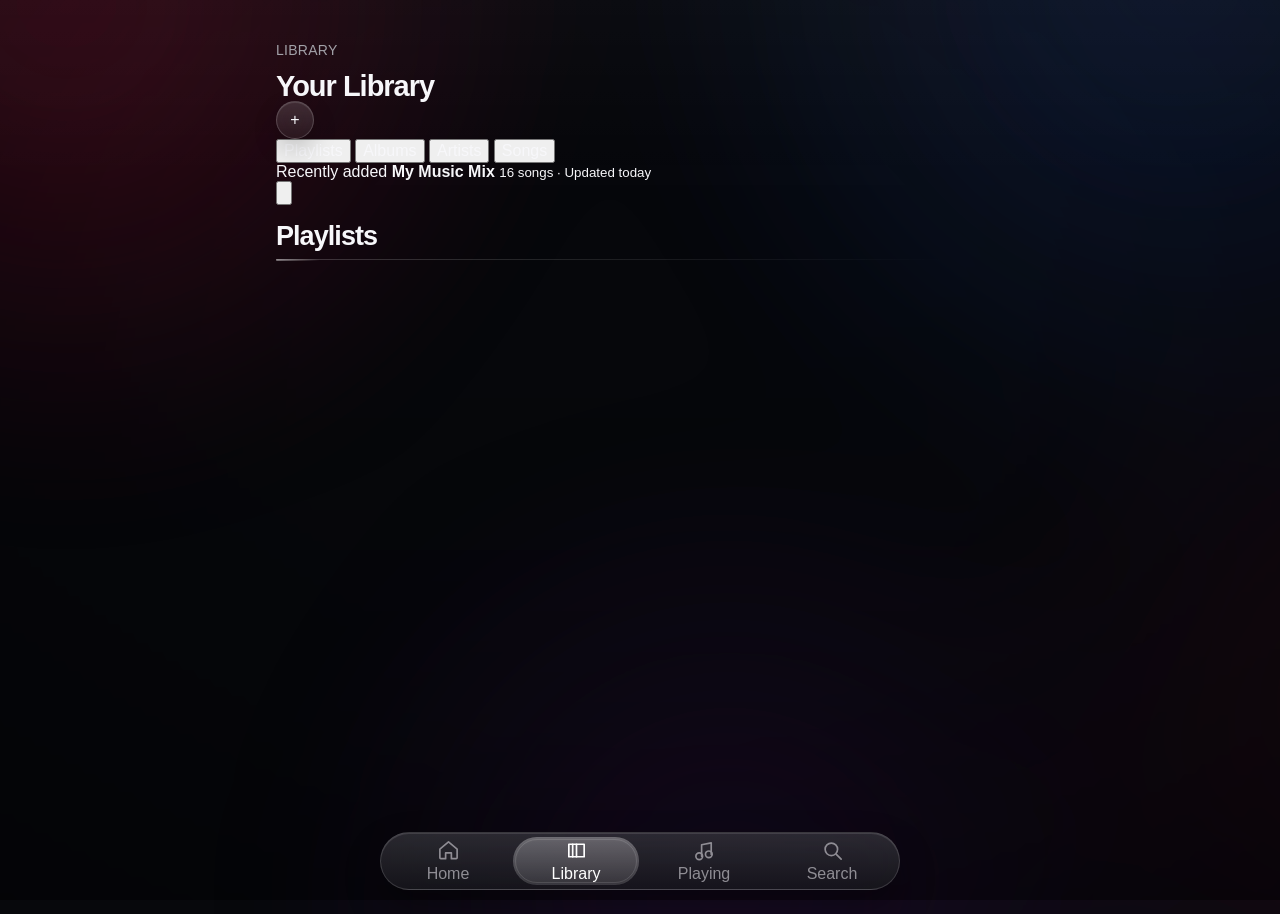
==== library.html @ 9cfe9d7a "Add Apple Music inspired Library page" ====
<!DOCTYPE html>
<html lang="en">
<head>
  <meta charset="UTF-8">
  <meta name="viewport" content="width=device-width, initial-scale=1.0">
  <meta name="theme-color" content="#08090d">
  <title>Library — Mobile Music</title>
  <link rel="stylesheet" href="style.css">
</head>
<body data-page="library">
  <main class="app">
    <section class="page page-library active">
      <div class="library-header">
        <div>
          <div class="page-title">LIBRARY</div>
          <h1>Your Library</h1>
        </div>
        <button class="round-btn library-add" aria-label="Add"><span>+</span></button>
      </div>

      <div class="library-filters" role="tablist" aria-label="Library sections">
        <button class="library-filter active" data-filter="playlists">Playlists</button>
        <button class="library-filter" data-filter="albums">Albums</button>
        <button class="library-filter" data-filter="artists">Artists</button>
        <button class="library-filter" data-filter="songs">Songs</button>
      </div>

      <div class="library-feature glass-card">
        <div class="library-feature-art c4"></div>
        <div class="library-feature-copy">
          <span>Recently added</span>
          <strong>My Music Mix</strong>
          <small>16 songs · Updated today</small>
        </div>
        <button class="library-play" id="libraryPlay" aria-label="Play library">
          <svg viewBox="0 0 24 24"><path d="m9 6 9 6-9 6z"/></svg>
        </button>
      </div>

      <div class="section-heading library-section-title">
        <h2 id="libraryTitle">Playlists</h2>
      </div>
      <div class="library-grid" id="libraryGrid"></div>
    </section>
  </main>

  <nav class="mobile-bottom fixed-bottom" aria-label="Main navigation">
    <a href="index.html" data-page-link="home" aria-label="Home">
      <svg viewBox="0 0 24 24"><path d="M3 10.5 12 3l9 7.5v9a1 1 0 0 1-1 1h-5v-6H9v6H4a1 1 0 0 1-1-1z"/></svg>
      <span>Home</span>
    </a>
    <a href="library.html" data-page-link="library" aria-label="Library">
      <svg viewBox="0 0 24 24"><path d="M4 5.5h16v13H4z"/><path d="M8 5.5v13M12 5.5v13"/></svg>
      <span>Library</span>
    </a>
    <a href="player.html" data-page-link="playing" aria-label="Now Playing">
      <svg viewBox="0 0 24 24"><path d="M9 18V6l10-2v12"/><circle cx="6.5" cy="18" r="3.5"/><circle cx="16.5" cy="16" r="3.5"/></svg>
      <span>Playing</span>
    </a>
    <a href="search.html" data-page-link="search" aria-label="Search">
      <svg viewBox="0 0 24 24"><circle cx="10.8" cy="10.8" r="6.5"/><path d="m16 16 5 5"/></svg>
      <span>Search</span>
    </a>
  </nav>

  <script src="app.js"></script>
</body>
</html>
---- style.css ----
*{box-sizing:border-box}
:root{--text:#f7f7fa;--muted:#a8a8b0;--glass:rgba(255,255,255,.085);--line:rgba(255,255,255,.16)}
html,body{margin:0;min-height:100%;background:#07080c;color:var(--text);font-family:-apple-system,BlinkMacSystemFont,"SF Pro Display","SF Pro Text",Inter,Arial,sans-serif}
body{min-height:100dvh;overflow-x:hidden;position:relative;isolation:isolate}
body:before{content:"";position:fixed;inset:-20%;z-index:-3;pointer-events:none;filter:blur(78px) saturate(130%);opacity:.88;background:radial-gradient(circle at 18% 14%,rgba(145,24,53,.38),transparent 27%),radial-gradient(circle at 80% 12%,rgba(42,79,154,.28),transparent 30%),radial-gradient(circle at 55% 86%,rgba(83,32,112,.25),transparent 32%),radial-gradient(circle at 92% 70%,rgba(125,37,74,.18),transparent 24%);animation:ambient 20s ease-in-out infinite alternate}
body:after{content:"";position:fixed;inset:0;z-index:-2;pointer-events:none;background:linear-gradient(180deg,rgba(255,255,255,.025),transparent 20%,rgba(0,0,0,.28) 100%),radial-gradient(circle at 50% 45%,transparent 0 42%,rgba(0,0,0,.2) 100%)}
@keyframes ambient{from{transform:translate3d(-1%,0,0) scale(1)}to{transform:translate3d(1.5%,1%,0) scale(1.05)}}
button,a,input{font:inherit}
button,a{color:inherit}
a{text-decoration:none}
button{cursor:pointer}
.app{width:min(100%,760px);margin:0 auto;padding:28px 16px calc(92px + env(safe-area-inset-bottom))}
.page{min-height:calc(100dvh - 120px);animation:fade .2s ease}
@keyframes fade{from{opacity:0;transform:translateY(4px)}to{opacity:1;transform:translateY(0)}}
.page-title{font-size:14px;letter-spacing:.02em;color:#a2a1a8;margin-bottom:14px}
.search-row{display:flex;gap:10px;align-items:center;margin-bottom:14px}
.search-box{height:38px;flex:1;display:flex;align-items:center;gap:9px;padding:0 12px;border:1px solid rgba(255,255,255,.18);border-radius:20px;background:linear-gradient(180deg,rgba(255,255,255,.115),rgba(255,255,255,.055));box-shadow:inset 0 1px 0 rgba(255,255,255,.1),0 12px 30px rgba(0,0,0,.18);backdrop-filter:blur(22px) saturate(135%);-webkit-backdrop-filter:blur(22px) saturate(135%)}
.search-box svg,.round-btn svg{width:18px;height:18px;flex:0 0 18px;fill:none;stroke:#e4e4e9;stroke-width:1.8;stroke-linecap:round;stroke-linejoin:round}
.search-box span{color:#dedde2;font-size:16px}
.search-box input{width:100%;border:0;outline:0;background:transparent;color:#fff}
.search-box input::placeholder{color:#d0ced4}
.round-btn{width:38px;height:38px;flex:0 0 38px;border:1px solid rgba(255,255,255,.18);border-radius:50%;display:grid;place-items:center;background:linear-gradient(180deg,rgba(255,255,255,.15),rgba(255,255,255,.06));box-shadow:inset 0 1px 0 rgba(255,255,255,.1),0 10px 24px rgba(0,0,0,.2);backdrop-filter:blur(20px);-webkit-backdrop-filter:blur(20px)}
.section-heading{display:flex;align-items:center;justify-content:space-between;gap:10px;margin-top:18px;margin-bottom:9px}
h1,h2{margin:0;font-weight:800;letter-spacing:-.035em;line-height:1}
h1{font-size:29px}h2{font-size:27px}
.section-arrow{width:31px;height:31px;border:0;border-radius:50%;display:grid;place-items:center;background:rgba(255,255,255,.055);color:#c8c7cc;font-size:28px;line-height:1;transition:transform .18s ease,background .18s ease}
.section-arrow:hover{transform:translateX(2px);background:rgba(255,255,255,.11)}
.horizontal-cards{display:flex;gap:12px;overflow-x:auto;scrollbar-width:none;padding:2px 1px 6px;scroll-snap-type:x proximity;mask-image:linear-gradient(90deg,#000 0%,#000 92%,transparent 100%);-webkit-mask-image:linear-gradient(90deg,#000 0%,#000 92%,transparent 100%)}
.horizontal-cards::-webkit-scrollbar{display:none}
.music-card{width:104px;flex:0 0 104px;text-align:center;scroll-snap-align:start}
.album-art{width:104px;height:104px;aspect-ratio:1/1;flex:0 0 auto;position:relative;overflow:hidden;display:grid;place-items:end start;padding:9px;border:0;border-radius:15px;background:linear-gradient(145deg,#444,#111);box-shadow:0 12px 26px rgba(0,0,0,.34),inset 0 0 0 1px rgba(255,255,255,.05);isolation:isolate}
.album-art:before{content:"";position:absolute;inset:0;z-index:-1;opacity:.9}
.album-art:after{content:"";position:absolute;inset:0;background:linear-gradient(180deg,transparent 38%,rgba(0,0,0,.72))}
.album-art strong{position:relative;z-index:2;font-size:11px;line-height:1.05;color:#fff;text-shadow:0 1px 5px rgba(0,0,0,.7)}
.music-card .name{margin-top:7px;font-size:13px;font-weight:600;white-space:nowrap;overflow:hidden;text-overflow:ellipsis}
.music-card .sub{margin-top:2px;font-size:11px;color:#97949b}
.music-card:active{transform:scale(.97)}
.c1{background:radial-gradient(circle at 70% 20%,#e65d63 0 7%,transparent 8%),radial-gradient(circle at 30% 48%,#7d2f35 0 27%,transparent 28%),linear-gradient(145deg,#180c10,#350e15 58%,#07080a)}
.c1:before{background:repeating-linear-gradient(16deg,transparent 0 10px,rgba(213,56,65,.14) 11px 13px)}
.c2{background:radial-gradient(circle at 70% 24%,#f6f2e9 0 13%,transparent 14%),linear-gradient(145deg,#f0ede8,#bcb9b7 55%,#656263)}
.c3{background:radial-gradient(circle at 64% 30%,rgba(239,185,119,.28),transparent 20%),linear-gradient(145deg,#18120f,#3d2b20 48%,#080908)}
.c4{background:radial-gradient(circle at 70% 28%,#f4ae59 0 8%,transparent 9%),radial-gradient(circle at 43% 58%,#4d92d0 0 22%,transparent 23%),linear-gradient(145deg,#163049,#80a9cb 60%,#2c465f)}
.c5{background:radial-gradient(circle at 34% 35%,rgba(246,241,229,.55),transparent 24%),linear-gradient(145deg,#e1c9a7,#aa8460 52%,#4e4136)}
.c6{background:radial-gradient(circle at 55% 65%,#efa4b1 0 10%,transparent 11%),radial-gradient(circle at 40% 36%,#8ad1d0 0 21%,transparent 22%),linear-gradient(145deg,#4f8da8,#d29bae 54%,#7b6179)}
.c7{background:radial-gradient(circle at 22% 30%,#d84d62 0 9%,transparent 10%),linear-gradient(145deg,#341219,#7f1f37 50%,#16070b)}
.c8{background:radial-gradient(circle at 75% 24%,rgba(255,255,255,.18),transparent 15%),linear-gradient(145deg,#0b0c0d,#303336 53%,#090a0b)}
.fixed-bottom{position:fixed;left:50%;bottom:max(10px,env(safe-area-inset-bottom));transform:translateX(-50%);width:min(calc(100% - 16px),520px);height:58px;z-index:1000;display:flex;gap:2px;padding:4px;border:1px solid rgba(255,255,255,.15);border-radius:31px;background:linear-gradient(180deg,rgba(52,51,58,.78),rgba(24,24,29,.82));box-shadow:0 16px 36px rgba(0,0,0,.32),inset 0 1px 0 rgba(255,255,255,.11);backdrop-filter:blur(26px) saturate(145%);-webkit-backdrop-filter:blur(26px) saturate(145%)}
.mobile-bottom a{position:relative;flex:1;display:grid;place-items:center;border-radius:27px;color:#8f8d94}
.mobile-bottom a svg{width:23px;height:23px;fill:none;stroke:currentColor;stroke-width:1.75;stroke-linecap:round;stroke-linejoin:round}
.mobile-bottom a.selected{color:#fff;background:linear-gradient(180deg,rgba(255,255,255,.28),rgba(255,255,255,.13));box-shadow:inset 0 1px 5px rgba(255,255,255,.11)}
.mobile-bottom a.selected:after{content:"";position:absolute;inset:2px;border-radius:25px;border:1px solid rgba(255,255,255,.12);pointer-events:none}
.playing-top{display:flex;align-items:center;justify-content:space-between;height:38px}
.back-btn,.more-btn{width:36px;height:36px;border:0;background:transparent;display:grid;place-items:center}
.back-btn svg{width:23px;height:23px;fill:none;stroke:#f0f0f3;stroke-width:1.8;stroke-linecap:round;stroke-linejoin:round}
.more-btn{display:flex;justify-content:center;align-items:center;gap:4px}
.more-btn i{width:4px;height:4px;border-radius:50%;background:#eee}
.wave,.mini-wave{display:flex;align-items:center;justify-content:center;gap:2px;height:24px}
.wave span,.mini-wave span{display:block;width:2px;border-radius:2px;background:#c5c5ca}
.wave span:nth-child(1){height:5px}.wave span:nth-child(2){height:9px}.wave span:nth-child(3){height:13px}.wave span:nth-child(4){height:7px}.wave span:nth-child(5){height:18px}.wave span:nth-child(6){height:10px}.wave span:nth-child(7){height:15px}.wave span:nth-child(8){height:8px}.wave span:nth-child(9){height:5px}
.mini-wave span:nth-child(1){height:4px}.mini-wave span:nth-child(2){height:7px}.mini-wave span:nth-child(3){height:11px}.mini-wave span:nth-child(4){height:17px}.mini-wave span:nth-child(5){height:21px}.mini-wave span:nth-child(6){height:12px}.mini-wave span:nth-child(7){height:6px}
.hero-art{width:100%;aspect-ratio:1/1;margin-top:7px;border-radius:22px;border:1px solid rgba(255,255,255,.1);box-shadow:0 26px 68px rgba(0,0,0,.42),inset 0 1px 0 rgba(255,255,255,.1)}
.page-playing{max-width:520px;margin:0 auto}
.track-info{display:flex;align-items:end;justify-content:space-between;margin-top:14px}
.track-title{font-size:18px}.track-artist{margin-top:4px;color:#aaa8b0;font-size:13px}
.progress{margin-top:10px}.progress input{width:100%;accent-color:#eee}
.transport{display:flex;justify-content:center;align-items:center;gap:40px;margin:10px 0 18px}
.transport button{width:42px;height:42px;padding:7px;border:0;background:transparent;display:grid;place-items:center}
.transport button>svg{width:29px;height:29px;fill:none;stroke:#f4f4f7;stroke-width:1.65;stroke-linecap:round;stroke-linejoin:round}
.play-main{width:64px!important;height:64px!important;border:2px solid #85858d!important;border-radius:50%;background:rgba(255,255,255,.035)!important;padding:16px!important}
.play-main .play-icon{fill:#f4f4f7;stroke:none}.play-main .pause-icon{display:none;fill:none;stroke:#f4f4f7}
.play-main.is-playing .play-icon{display:none}.play-main.is-playing .pause-icon{display:block}
.stem-controls{display:grid;grid-template-columns:repeat(4,1fr);gap:7px}
.stem{min-height:68px;border:1px solid rgba(255,255,255,.11);border-radius:16px;padding:9px 4px;background:linear-gradient(180deg,rgba(255,255,255,.13),rgba(255,255,255,.055));color:#939199;box-shadow:inset 0 1px 0 rgba(255,255,255,.06)}
.stem.active{color:#fff;background:linear-gradient(180deg,rgba(135,163,190,.83),rgba(68,82,100,.78));box-shadow:inset 0 1px 0 rgba(255,255,255,.16),0 8px 20px rgba(0,0,0,.2)}
.stem-icon{display:block;font-size:18px;font-weight:700;line-height:22px;margin-bottom:3px}.stem span:last-child{font-size:11px}
.search-results{display:grid}.result{width:100%;min-height:68px;padding:7px 4px;border:0;border-bottom:1px solid rgba(255,255,255,.15);background:transparent;color:inherit;display:flex;align-items:center;gap:10px;text-align:left;border-radius:10px}
.result[hidden]{display:none}.result:hover{background:rgba(255,255,255,.045)}
.result-art{width:52px!important;height:52px!important;min-width:52px!important;min-height:52px!important;max-width:52px!important;max-height:52px!important;aspect-ratio:1/1!important;flex:0 0 52px!important;border-radius:11px!important;padding:7px!important;align-self:center}
.result-art strong{font-size:9px;line-height:1}
.result-copy{min-width:0;display:flex;flex-direction:column}.result-name{font-size:15px;font-weight:500}.result-sub{margin-top:3px;color:#96959d;font-size:12px}
.playlist{width:100%;min-height:66px;padding:6px 4px;border:0;border-bottom:1px solid rgba(255,255,255,.15);background:transparent;display:flex;align-items:center;gap:10px;text-align:left;color:#fff}
.playlist:hover{background:rgba(255,255,255,.04)}.playlist-art{width:50px;height:50px;flex:0 0 50px;border-radius:10px}.playlist-chevron{margin-left:auto;color:#8e8d95;font-size:24px}
@media(max-width:430px){
  .app{padding-left:12px;padding-right:12px}
  h1{font-size:28px}h2{font-size:25px}
  .music-card{width:92px;flex-basis:92px}.album-art{width:92px;height:92px;border-radius:14px}
  .page-playing{max-width:100%}.transport{gap:34px}
}
@media(min-width:800px){
  .app{padding-top:42px}
  .fixed-bottom{width:min(calc(100% - 32px),520px)}
}

/* === Extra home details: stripes, separators and glass depth === */
.page-home{
  overflow:visible;
}
.home-accent-lines{
  height:24px;
  display:flex;
  align-items:flex-end;
  gap:4px;
  margin:2px 0 10px;
  opacity:.72;
  pointer-events:none;
}
.home-accent-lines span{
  display:block;
  height:2px;
  border-radius:999px;
  background:linear-gradient(90deg,rgba(255,255,255,.06),rgba(255,255,255,.5),rgba(255,255,255,.06));
  box-shadow:0 0 10px rgba(150,160,255,.12);
}
.home-accent-lines span:nth-child(1){width:18%}
.home-accent-lines span:nth-child(2){width:9%;height:1px;opacity:.7}
.home-accent-lines span:nth-child(3){width:28%;height:3px;opacity:.5}
.home-accent-lines span:nth-child(4){width:12%;height:1px;opacity:.8}
.home-accent-lines span:nth-child(5){width:20%;height:2px;opacity:.42}

.section-heading{
  position:relative;
  padding-bottom:10px;
}
.section-heading:after{
  content:"";
  position:absolute;
  left:0;
  right:44px;
  bottom:0;
  height:1px;
  background:linear-gradient(90deg,
    rgba(255,255,255,.20) 0%,
    rgba(255,255,255,.09) 52%,
    transparent 100%);
}
.section-heading:before{
  content:"";
  position:absolute;
  left:0;
  bottom:-1px;
  width:44px;
  height:2px;
  border-radius:999px;
  background:linear-gradient(90deg,rgba(255,255,255,.42),rgba(255,255,255,0));
  filter:blur(.2px);
}
.horizontal-cards{
  position:relative;
}
.horizontal-cards:after{
  content:"";
  position:absolute;
  left:1px;
  right:6%;
  bottom:1px;
  height:1px;
  background:linear-gradient(90deg,rgba(255,255,255,.10),rgba(255,255,255,.035),transparent);
  pointer-events:none;
}
.music-card{
  position:relative;
}
.music-card:before{
  content:"";
  position:absolute;
  left:15%;
  right:15%;
  bottom:-8px;
  height:1px;
  background:linear-gradient(90deg,transparent,rgba(255,255,255,.09),transparent);
  pointer-events:none;
}
.album-art{
  transition:transform .18s ease,box-shadow .18s ease,filter .18s ease;
}
.music-card:hover .album-art{
  transform:translateY(-2px);
  box-shadow:
    0 16px 30px rgba(0,0,0,.38),
    inset 0 1px 0 rgba(255,255,255,.11),
    0 0 0 1px rgba(255,255,255,.045);
  filter:saturate(1.08);
}
.album-art:before{
  background:
    linear-gradient(100deg,transparent 35%,rgba(255,255,255,.07) 49%,transparent 63%),
    repeating-linear-gradient(0deg,transparent 0 17px,rgba(255,255,255,.025) 18px 19px);
  mix-blend-mode:screen;
}
.search-row{
  position:relative;
}
.search-row:after{
  content:"";
  position:absolute;
  left:2px;
  bottom:-9px;
  width:92px;
  height:1px;
  border-radius:999px;
  background:linear-gradient(90deg,rgba(255,255,255,.28),transparent);
}
.page-home .round-btn{
  position:relative;
  overflow:hidden;
}
.page-home .round-btn:after{
  content:"";
  position:absolute;
  inset:6px;
  border-radius:50%;
  border:1px solid rgba(255,255,255,.10);
}
@media(max-width:430px){
  .home-accent-lines{
    margin-top:0;
    margin-bottom:8px;
  }
  .section-heading{
    padding-bottom:8px;
  }
}

/* === Micro-interactions === */
html{scroll-behavior:smooth}
body{touch-action:manipulation}
button,a,.music-card,.search-box,.stem,.playlist,.section-arrow{ -webkit-tap-highlight-color:transparent; }

@keyframes softPop{
  0%{transform:scale(.96);opacity:.65}
  100%{transform:scale(1);opacity:1}
}
@keyframes rippleOut{
  from{transform:translate(-50%,-50%) scale(.2);opacity:.42}
  to{transform:translate(-50%,-50%) scale(2.3);opacity:0}
}
@keyframes navBreathe{
  0%,100%{box-shadow:inset 0 1px 5px rgba(255,255,255,.11)}
  50%{box-shadow:inset 0 1px 7px rgba(255,255,255,.18),0 0 18px rgba(145,150,175,.07)}
}
@keyframes playPulse{
  0%,100%{transform:scale(1);box-shadow:0 0 0 0 rgba(157,183,210,0),inset 0 1px 0 rgba(255,255,255,.12)}
  50%{transform:scale(1.045);box-shadow:0 0 0 7px rgba(157,183,210,.025),0 8px 26px rgba(82,111,145,.13),inset 0 1px 0 rgba(255,255,255,.18)}
}
@keyframes stemOn{
  0%{transform:scale(.96)}
  65%{transform:scale(1.025)}
  100%{transform:scale(1)}
}
@keyframes waveFloat{
  0%,100%{transform:scaleY(.78);opacity:.72}
  50%{transform:scaleY(1.08);opacity:1}
}
@keyframes resultIn{
  from{opacity:0;transform:translateY(7px)}
  to{opacity:1;transform:translateY(0)}
}
@keyframes shimmer{
  0%{transform:translateX(-130%) skewX(-18deg);opacity:0}
  18%{opacity:.25}
  55%{opacity:.08}
  100%{transform:translateX(190%) skewX(-18deg);opacity:0}
}

.ripple{
  position:fixed;
  width:18px;
  height:18px;
  border-radius:50%;
  pointer-events:none;
  z-index:5000;
  background:rgba(255,255,255,.34);
  animation:rippleOut .48s cubic-bezier(.2,.8,.3,1) forwards;
}

.search-box{
  transition:transform .18s ease,border-color .18s ease,box-shadow .22s ease,background .22s ease;
}
.search-box:active{transform:scale(.992)}
.search-box:focus-within{transform:translateY(-1px)}

.round-btn,.section-arrow,.transport button,.more-btn,.back-btn{
  transition:transform .16s ease,filter .16s ease,background .16s ease;
}
.round-btn:hover,.section-arrow:hover{filter:brightness(1.08)}
.round-btn:active,.section-arrow:active,.transport button:active,.more-btn:active,.back-btn:active{transform:scale(.9)}

.section-arrow:active{transform:translateX(2px) scale(.9)}

.music-card{
  transition:transform .2s cubic-bezier(.2,.75,.25,1),opacity .2s ease;
}
.music-card:active{transform:scale(.955) translateY(1px)}
.music-card .album-art{
  transition:transform .24s cubic-bezier(.2,.75,.25,1),box-shadow .24s ease,filter .2s ease;
}
.music-card:active .album-art{
  transform:scale(.965);
  filter:brightness(.95);
}
.album-art::marker{display:none}

.mobile-bottom a{
  transition:transform .18s cubic-bezier(.2,.8,.25,1),color .18s ease,background .18s ease;
}
.mobile-bottom a:active{transform:scale(.86)}
.mobile-bottom a.selected{animation:navBreathe 2.8s ease-in-out infinite}

.result{
  transition:transform .18s ease,background .18s ease,opacity .18s ease;
}
.result:active{transform:scale(.985);background:rgba(255,255,255,.08)}
.result:nth-child(1){animation:resultIn .32s .03s both ease}
.result:nth-child(2){animation:resultIn .32s .07s both ease}
.result:nth-child(3){animation:resultIn .32s .11s both ease}
.result:nth-child(4){animation:resultIn .32s .15s both ease}
.result:nth-child(5){animation:resultIn .32s .19s both ease}
.result:nth-child(6){animation:resultIn .32s .23s both ease}
.result:nth-child(7){animation:resultIn .32s .27s both ease}
.result:nth-child(8){animation:resultIn .32s .31s both ease}

.playlist{
  transition:transform .18s ease,background .18s ease;
}
.playlist:active{transform:scale(.985);background:rgba(255,255,255,.07)}

.play-main{
  transition:transform .18s cubic-bezier(.2,.8,.25,1),box-shadow .22s ease,background .18s ease!important;
}
.play-main:active{transform:scale(.91)}
.play-main.is-playing{
  animation:playPulse 1.8s ease-in-out infinite;
}
.play-main.is-playing .pause-icon{
  animation:softPop .18s ease both;
}
.play-main:not(.is-playing) .play-icon{
  animation:softPop .18s ease both;
}

.wave span,.mini-wave span{
  transform-origin:center;
  animation:waveFloat 1.25s ease-in-out infinite;
}
.wave span:nth-child(2){animation-delay:.08s}
.wave span:nth-child(3){animation-delay:.16s}
.wave span:nth-child(4){animation-delay:.24s}
.wave span:nth-child(5){animation-delay:.32s}
.wave span:nth-child(6){animation-delay:.40s}
.wave span:nth-child(7){animation-delay:.48s}
.wave span:nth-child(8){animation-delay:.56s}
.wave span:nth-child(9){animation-delay:.64s}
.mini-wave span:nth-child(2){animation-delay:.08s}
.mini-wave span:nth-child(3){animation-delay:.16s}
.mini-wave span:nth-child(4){animation-delay:.24s}
.mini-wave span:nth-child(5){animation-delay:.32s}
.mini-wave span:nth-child(6){animation-delay:.40s}
.mini-wave span:nth-child(7){animation-delay:.48s}

.stem{
  transition:transform .18s cubic-bezier(.2,.8,.25,1),background .22s ease,box-shadow .22s ease,color .18s ease;
}
.stem:active{transform:scale(.94)}
.stem.active{animation:stemOn .24s ease both}
.stem:hover{filter:brightness(1.045)}

.hero-art{
  overflow:hidden;
}
.hero-art::after{
  content:"";
  position:absolute;
  top:0;
  bottom:0;
  left:0;
  width:45%;
  background:linear-gradient(90deg,transparent,rgba(255,255,255,.10),transparent);
  transform:translateX(-130%) skewX(-18deg);
  animation:shimmer 5.8s 1.2s ease-in-out infinite;
  pointer-events:none;
}

body[data-page="playing"] .hero-art{
  transition:transform .35s cubic-bezier(.2,.8,.25,1),box-shadow .3s ease;
}
body[data-page="playing"] .hero-art:active{transform:scale(.992)}

@media(prefers-reduced-motion:reduce){
  *,*::before,*::after{
    animation-duration:.001ms!important;
    animation-iteration-count:1!important;
    scroll-behavior:auto!important;
    transition-duration:.001ms!important;
  }
}
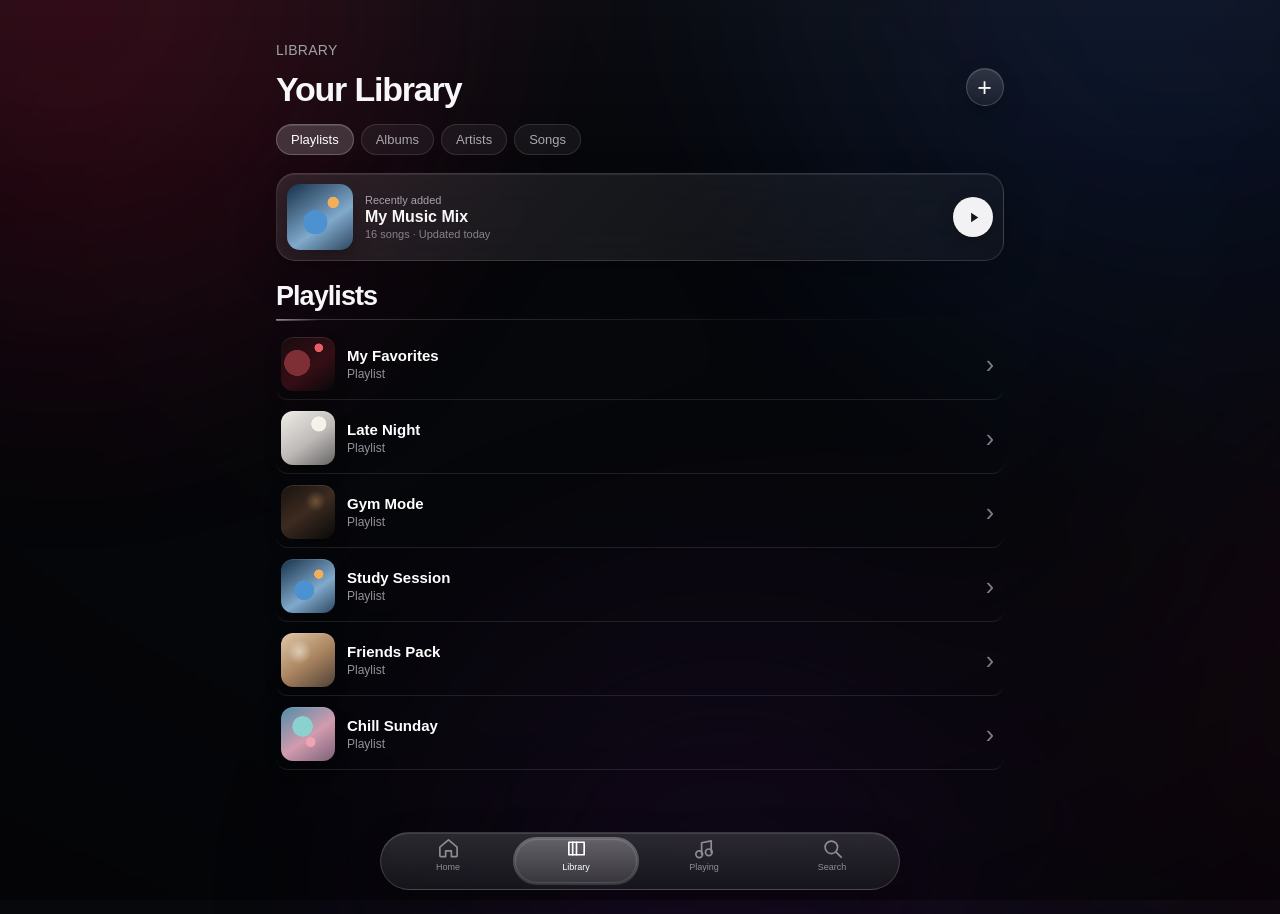
==== commit 5335a875: "Polish Apple Music inspired Library layout" ====
--- a/library.html
+++ b/library.html
@@ -1,68 +1,22 @@
 <!DOCTYPE html>
 <html lang="en">
 <head>
-  <meta charset="UTF-8">
-  <meta name="viewport" content="width=device-width, initial-scale=1.0">
-  <meta name="theme-color" content="#08090d">
-  <title>Library — Mobile Music</title>
-  <link rel="stylesheet" href="style.css">
+<meta charset="UTF-8"><meta name="viewport" content="width=device-width, initial-scale=1.0"><meta name="theme-color" content="#08090d"><title>Library — Mobile Music</title><link rel="stylesheet" href="style.css">
+<style>
+.library-header{display:flex;align-items:flex-end;justify-content:space-between;margin-bottom:18px}.library-header h1{font-size:34px;margin-top:2px}.library-add span{font-size:25px;font-weight:300;line-height:1}.library-filters{display:flex;gap:7px;overflow-x:auto;scrollbar-width:none;margin-bottom:18px}.library-filters::-webkit-scrollbar{display:none}.library-filter{border:1px solid rgba(255,255,255,.12);border-radius:18px;padding:7px 14px;background:rgba(255,255,255,.055);color:#aaa8b0;white-space:nowrap;font-size:13px;transition:.2s}.library-filter.active{background:rgba(255,255,255,.17);color:#fff;border-color:rgba(255,255,255,.22);box-shadow:inset 0 1px 0 rgba(255,255,255,.12)}.library-feature{display:flex;align-items:center;gap:12px;padding:10px;border:1px solid rgba(255,255,255,.13);border-radius:19px;background:linear-gradient(135deg,rgba(255,255,255,.105),rgba(255,255,255,.035));box-shadow:0 16px 38px rgba(0,0,0,.22),inset 0 1px 0 rgba(255,255,255,.08);backdrop-filter:blur(24px);-webkit-backdrop-filter:blur(24px);margin-bottom:22px}.library-feature-art{width:66px;height:66px;flex:0 0 66px;border-radius:13px;box-shadow:0 8px 18px rgba(0,0,0,.28)}.library-feature-copy{min-width:0;display:flex;flex-direction:column;gap:2px}.library-feature-copy span{font-size:11px;color:#a7a4ad}.library-feature-copy strong{font-size:16px}.library-feature-copy small{font-size:11px;color:#85838b}.library-play{margin-left:auto;width:40px;height:40px;border:0;border-radius:50%;display:grid;place-items:center;background:#f2f2f5;color:#151519;box-shadow:0 5px 16px rgba(0,0,0,.25)}.library-play svg{width:19px;height:19px;fill:currentColor}.library-section-title{margin-top:0}.library-grid{display:grid;gap:3px}.library-item{min-height:70px;width:100%;display:flex;align-items:center;gap:12px;padding:8px 5px;border:0;border-bottom:1px solid rgba(255,255,255,.10);background:transparent;color:#fff;text-align:left;border-radius:12px;transition:.18s}.library-item:active{transform:scale(.985);background:rgba(255,255,255,.065)}.library-art,.artist-avatar{width:54px;height:54px;flex:0 0 54px;border-radius:12px;box-shadow:0 7px 16px rgba(0,0,0,.25),inset 0 1px 0 rgba(255,255,255,.1)}.artist-avatar{display:grid;place-items:center;border-radius:50%;font-size:18px;font-weight:600;color:#fff;text-shadow:0 1px 5px rgba(0,0,0,.4)}.library-item-copy{min-width:0;display:flex;flex-direction:column;gap:3px}.library-item-copy strong{font-size:15px;white-space:nowrap;overflow:hidden;text-overflow:ellipsis}.library-item-copy small{font-size:12px;color:#94919a}.library-chevron{margin-left:auto;color:#7f7d85;font-size:25px;padding:0 5px}.mobile-bottom a{grid-template-rows:22px 13px;gap:2px}.mobile-bottom a span{font-size:9px;line-height:11px;display:block}.mobile-bottom a svg{grid-row:1}.mobile-bottom a span{grid-row:2}
+@media(max-width:430px){.library-header h1{font-size:32px}.library-feature-art{width:62px;height:62px;flex-basis:62px}}
+</style>
 </head>
 <body data-page="library">
-  <main class="app">
-    <section class="page page-library active">
-      <div class="library-header">
-        <div>
-          <div class="page-title">LIBRARY</div>
-          <h1>Your Library</h1>
-        </div>
-        <button class="round-btn library-add" aria-label="Add"><span>+</span></button>
-      </div>
-
-      <div class="library-filters" role="tablist" aria-label="Library sections">
-        <button class="library-filter active" data-filter="playlists">Playlists</button>
-        <button class="library-filter" data-filter="albums">Albums</button>
-        <button class="library-filter" data-filter="artists">Artists</button>
-        <button class="library-filter" data-filter="songs">Songs</button>
-      </div>
-
-      <div class="library-feature glass-card">
-        <div class="library-feature-art c4"></div>
-        <div class="library-feature-copy">
-          <span>Recently added</span>
-          <strong>My Music Mix</strong>
-          <small>16 songs · Updated today</small>
-        </div>
-        <button class="library-play" id="libraryPlay" aria-label="Play library">
-          <svg viewBox="0 0 24 24"><path d="m9 6 9 6-9 6z"/></svg>
-        </button>
-      </div>
-
-      <div class="section-heading library-section-title">
-        <h2 id="libraryTitle">Playlists</h2>
-      </div>
-      <div class="library-grid" id="libraryGrid"></div>
-    </section>
-  </main>
-
-  <nav class="mobile-bottom fixed-bottom" aria-label="Main navigation">
-    <a href="index.html" data-page-link="home" aria-label="Home">
-      <svg viewBox="0 0 24 24"><path d="M3 10.5 12 3l9 7.5v9a1 1 0 0 1-1 1h-5v-6H9v6H4a1 1 0 0 1-1-1z"/></svg>
-      <span>Home</span>
-    </a>
-    <a href="library.html" data-page-link="library" aria-label="Library">
-      <svg viewBox="0 0 24 24"><path d="M4 5.5h16v13H4z"/><path d="M8 5.5v13M12 5.5v13"/></svg>
-      <span>Library</span>
-    </a>
-    <a href="player.html" data-page-link="playing" aria-label="Now Playing">
-      <svg viewBox="0 0 24 24"><path d="M9 18V6l10-2v12"/><circle cx="6.5" cy="18" r="3.5"/><circle cx="16.5" cy="16" r="3.5"/></svg>
-      <span>Playing</span>
-    </a>
-    <a href="search.html" data-page-link="search" aria-label="Search">
-      <svg viewBox="0 0 24 24"><circle cx="10.8" cy="10.8" r="6.5"/><path d="m16 16 5 5"/></svg>
-      <span>Search</span>
-    </a>
-  </nav>
-
-  <script src="app.js"></script>
-</body>
-</html>+<main class="app"><section class="page page-library active">
+<div class="library-header"><div><div class="page-title">LIBRARY</div><h1>Your Library</h1></div><button class="round-btn library-add" aria-label="Add"><span>+</span></button></div>
+<div class="library-filters" role="tablist" aria-label="Library sections"><button class="library-filter active" data-filter="playlists">Playlists</button><button class="library-filter" data-filter="albums">Albums</button><button class="library-filter" data-filter="artists">Artists</button><button class="library-filter" data-filter="songs">Songs</button></div>
+<div class="library-feature glass-card"><div class="library-feature-art c4"></div><div class="library-feature-copy"><span>Recently added</span><strong>My Music Mix</strong><small>16 songs · Updated today</small></div><button class="library-play" id="libraryPlay" aria-label="Play library"><svg viewBox="0 0 24 24"><path d="m9 6 9 6-9 6z"/></svg></button></div>
+<div class="section-heading library-section-title"><h2 id="libraryTitle">Playlists</h2></div><div class="library-grid" id="libraryGrid"></div>
+</section></main>
+<nav class="mobile-bottom fixed-bottom" aria-label="Main navigation">
+<a href="index.html" data-page-link="home" aria-label="Home"><svg viewBox="0 0 24 24"><path d="M3 10.5 12 3l9 7.5v9a1 1 0 0 1-1 1h-5v-6H9v6H4a1 1 0 0 1-1-1z"/></svg><span>Home</span></a>
+<a class="selected" href="library.html" data-page-link="library" aria-label="Library"><svg viewBox="0 0 24 24"><path d="M4 5.5h16v13H4z"/><path d="M8 5.5v13M12 5.5v13"/></svg><span>Library</span></a>
+<a href="player.html" data-page-link="playing" aria-label="Now Playing"><svg viewBox="0 0 24 24"><path d="M9 18V6l10-2v12"/><circle cx="6.5" cy="18" r="3.5"/><circle cx="16.5" cy="16" r="3.5"/></svg><span>Playing</span></a>
+<a href="search.html" data-page-link="search" aria-label="Search"><svg viewBox="0 0 24 24"><circle cx="10.8" cy="10.8" r="6.5"/><path d="m16 16 5 5"/></svg><span>Search</span></a>
+</nav><script src="app.js"></script></body></html>
